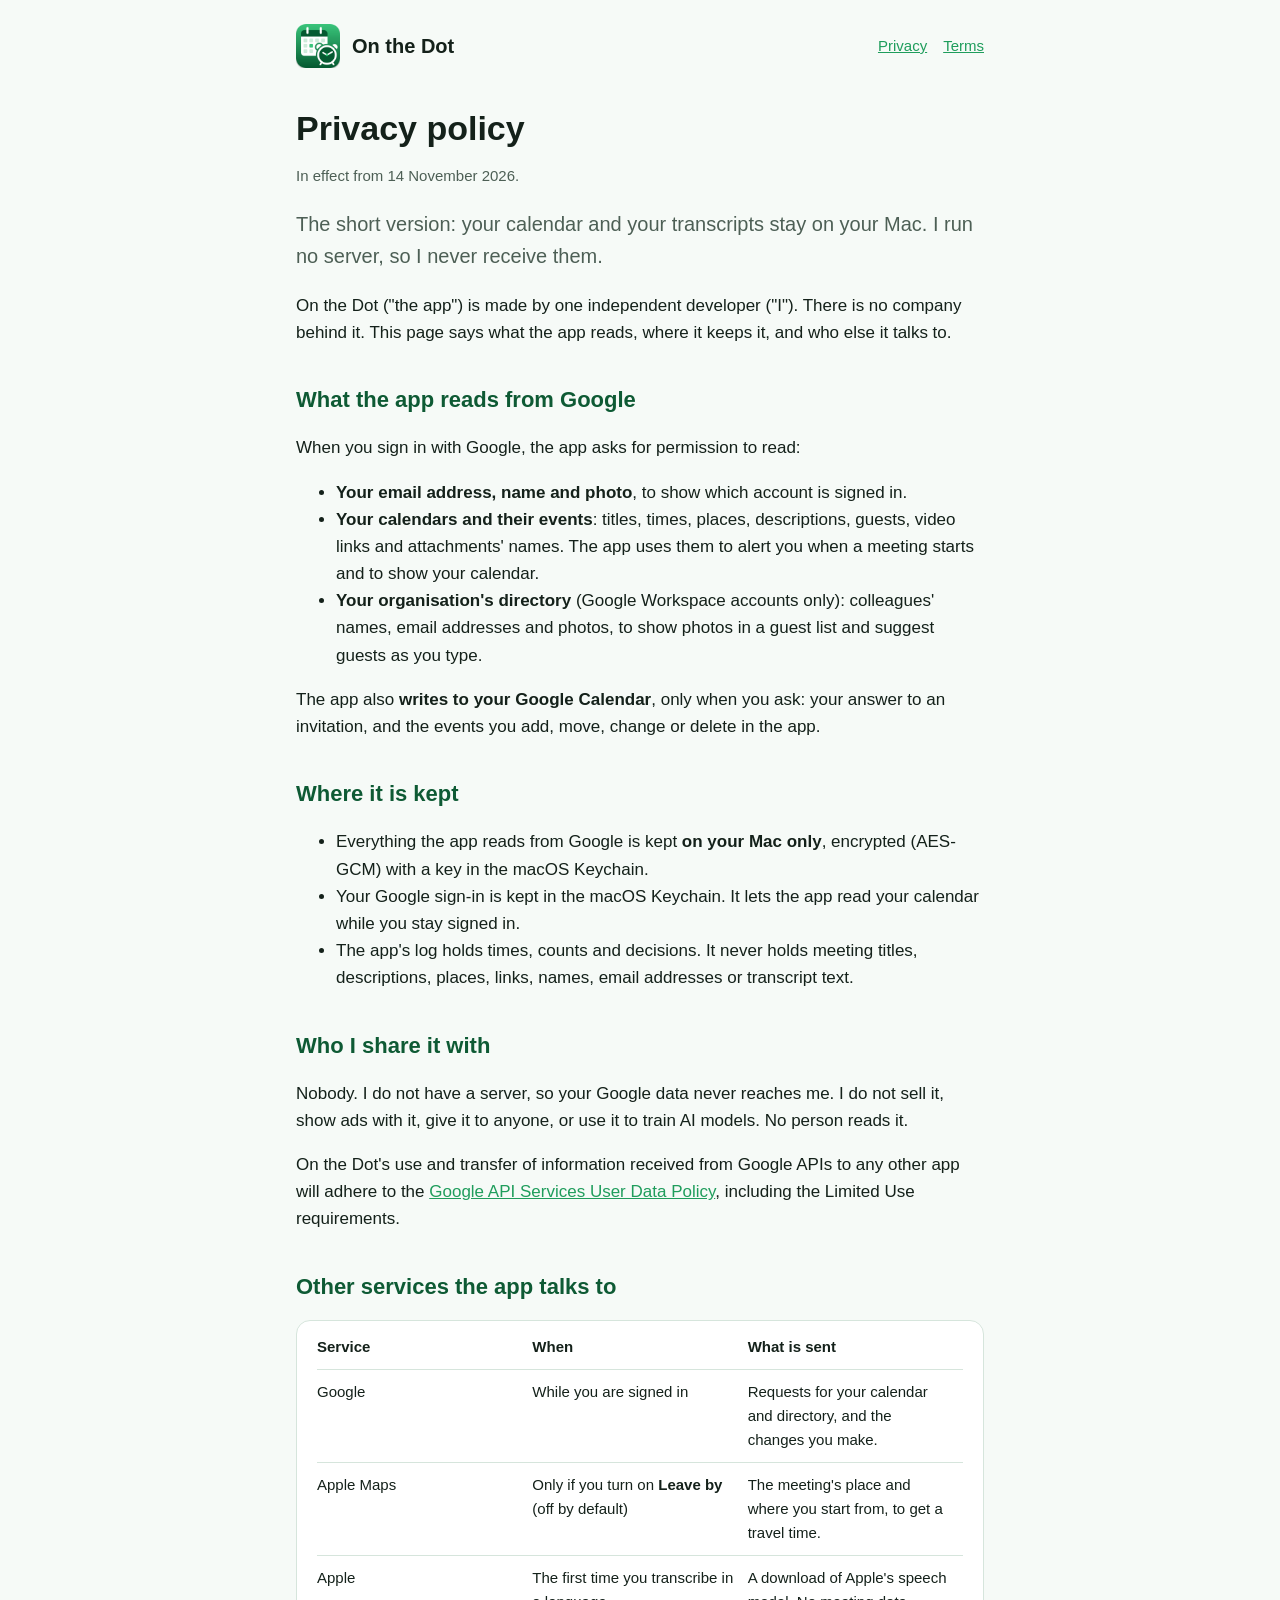
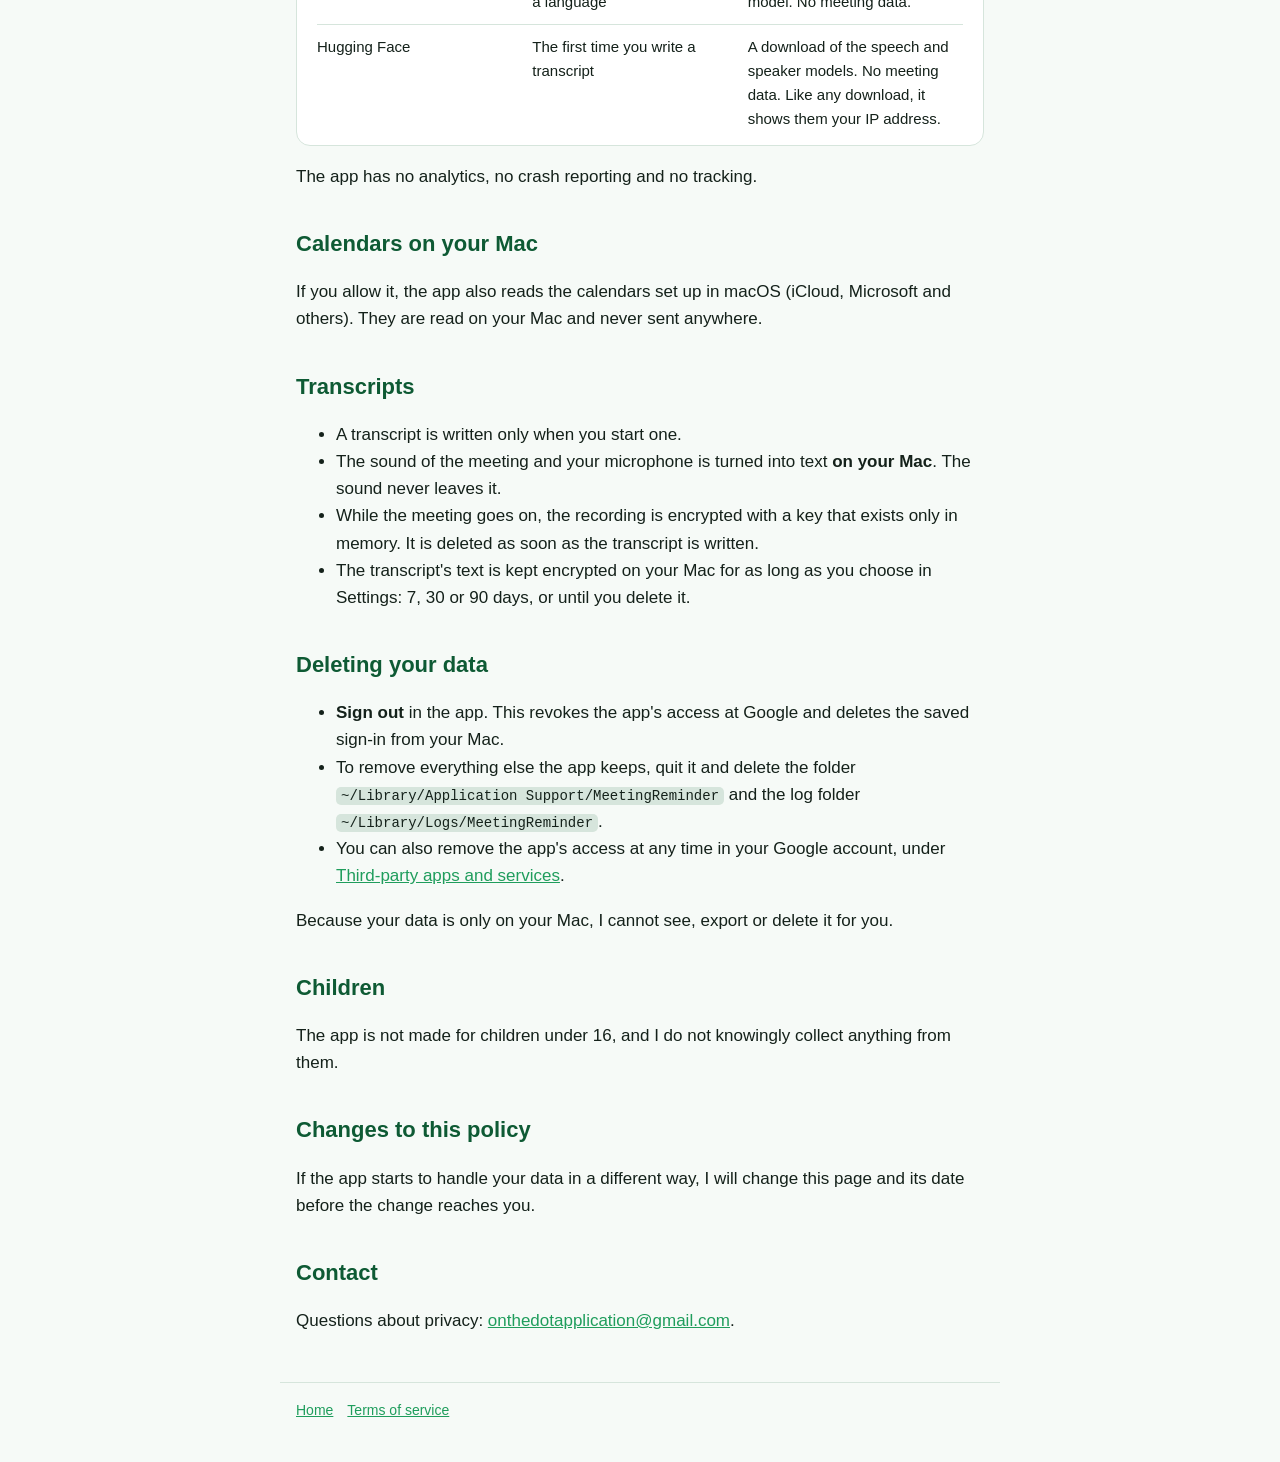
==== privacy.html @ 3e223c5f "Add files via upload" ====
<!doctype html>
<html lang="en">
<head>
  <meta charset="utf-8">
  <meta name="viewport" content="width=device-width, initial-scale=1">
  <title>Privacy policy: On the Dot</title>
  <link rel="icon" href="icon.png">
  <link rel="stylesheet" href="style.css">
</head>
<body>
<header>
  <img src="icon.png" alt="">
  <a class="name" href="index.html">On the Dot</a>
  <nav><a href="privacy.html">Privacy</a><a href="terms.html">Terms</a></nav>
</header>

<main>
  <h1>Privacy policy</h1>
  <p class="soft">In effect from 14 November 2026.</p>
  <p class="lead">The short version: your calendar and your transcripts stay on your Mac. I run no server, so I never receive them.</p>
  <p>On the Dot ("the app") is made by one independent developer ("I"). There is no company behind it. This page says
    what the app reads, where it keeps it, and who else it talks to.</p>

  <h2>What the app reads from Google</h2>
  <p>When you sign in with Google, the app asks for permission to read:</p>
  <ul>
    <li><strong>Your email address, name and photo</strong>, to show which account is signed in.</li>
    <li><strong>Your calendars and their events</strong>: titles, times, places, descriptions, guests, video links
      and attachments' names. The app uses them to alert you when a meeting starts and to show your calendar.</li>
    <li><strong>Your organisation's directory</strong> (Google Workspace accounts only): colleagues' names, email
      addresses and photos, to show photos in a guest list and suggest guests as you type.</li>
  </ul>
  <p>The app also <strong>writes to your Google Calendar</strong>, only when you ask: your answer to an invitation,
    and the events you add, move, change or delete in the app.</p>

  <h2>Where it is kept</h2>
  <ul>
    <li>Everything the app reads from Google is kept <strong>on your Mac only</strong>, encrypted (AES-GCM) with a
      key in the macOS Keychain.</li>
    <li>Your Google sign-in is kept in the macOS Keychain. It lets the app read your calendar while you stay signed
      in.</li>
    <li>The app's log holds times, counts and decisions. It never holds meeting titles, descriptions, places,
      links, names, email addresses or transcript text.</li>
  </ul>

  <h2>Who I share it with</h2>
  <p>Nobody. I do not have a server, so your Google data never reaches me. I do not sell it, show ads with it,
    give it to anyone, or use it to train AI models. No person reads it.</p>
  <p>On the Dot's use and transfer of information received from Google APIs to any other app will adhere to the
    <a href="https://developers.google.com/terms/api-services-user-data-policy">Google API Services User Data
    Policy</a>, including the Limited Use requirements.</p>

  <h2>Other services the app talks to</h2>
  <div class="card scroll">
    <table>
      <tr><th>Service</th><th>When</th><th>What is sent</th></tr>
      <tr><td>Google</td><td>While you are signed in</td>
        <td>Requests for your calendar and directory, and the changes you make.</td></tr>
      <tr><td>Apple Maps</td><td>Only if you turn on <strong>Leave by</strong> (off by default)</td>
        <td>The meeting's place and where you start from, to get a travel time.</td></tr>
      <tr><td>Apple</td><td>The first time you transcribe in a language</td>
        <td>A download of Apple's speech model. No meeting data.</td></tr>
      <tr><td>Hugging Face</td><td>The first time you write a transcript</td>
        <td>A download of the speech and speaker models. No meeting data. Like any download, it shows them your
          IP address.</td></tr>
    </table>
  </div>
  <p>The app has no analytics, no crash reporting and no tracking.</p>

  <h2>Calendars on your Mac</h2>
  <p>If you allow it, the app also reads the calendars set up in macOS (iCloud, Microsoft and others). They are
    read on your Mac and never sent anywhere.</p>

  <h2>Transcripts</h2>
  <ul>
    <li>A transcript is written only when you start one.</li>
    <li>The sound of the meeting and your microphone is turned into text <strong>on your Mac</strong>. The sound
      never leaves it.</li>
    <li>While the meeting goes on, the recording is encrypted with a key that exists only in memory. It is deleted
      as soon as the transcript is written.</li>
    <li>The transcript's text is kept encrypted on your Mac for as long as you choose in Settings: 7, 30 or 90
      days, or until you delete it.</li>
  </ul>

  <h2>Deleting your data</h2>
  <ul>
    <li><strong>Sign out</strong> in the app. This revokes the app's access at Google and deletes the saved sign-in
      from your Mac.</li>
    <li>To remove everything else the app keeps, quit it and delete the folder
      <code>~/Library/Application Support/MeetingReminder</code> and the log folder
      <code>~/Library/Logs/MeetingReminder</code>.</li>
    <li>You can also remove the app's access at any time in your Google account, under
      <a href="https://myaccount.google.com/permissions">Third-party apps and services</a>.</li>
  </ul>
  <p>Because your data is only on your Mac, I cannot see, export or delete it for you.</p>

  <h2>Children</h2>
  <p>The app is not made for children under 16, and I do not knowingly collect anything from them.</p>

  <h2>Changes to this policy</h2>
  <p>If the app starts to handle your data in a different way, I will change this page and its date before the
    change reaches you.</p>

  <h2>Contact</h2>
  <p>Questions about privacy: <a href="mailto:onthedotapplication@gmail.com">onthedotapplication@gmail.com</a>.</p>
</main>

<footer>
  <a href="index.html">Home</a><a href="terms.html">Terms of service</a>
</footer>
</body>
</html>
---- style.css ----
/* One style for the three pages. The greens are the app icon's. */
:root {
  --page: #f6faf7;
  --card: #ffffff;
  --text: #14211a;
  --soft: #4d5f55;
  --line: #d6e5dc;
  --green: #0e5a34;
  --accent: #1f9d5c;
}
@media (prefers-color-scheme: dark) {
  :root {
    --page: #0c1611;
    --card: #14211a;
    --text: #e8f3ec;
    --soft: #a3b8ab;
    --line: #26392e;
    --green: #3cc47a;
    --accent: #3cc47a;
  }
}
* { box-sizing: border-box; }
body {
  margin: 0;
  background: var(--page);
  color: var(--text);
  font: 17px/1.6 -apple-system, BlinkMacSystemFont, "Segoe UI", Helvetica, Arial, sans-serif;
}
main, header, footer { max-width: 720px; margin: 0 auto; padding: 0 16px; }
header { display: flex; align-items: center; gap: 12px; padding-top: 24px; padding-bottom: 8px; }
header img { width: 44px; height: 44px; }
header a.name { font-weight: 700; font-size: 20px; color: var(--text); text-decoration: none; }
header nav { margin-left: auto; display: flex; gap: 16px; font-size: 15px; }
a { color: var(--accent); }
h1 { font-size: 34px; line-height: 1.2; margin: 32px 0 12px; }
h2 { font-size: 22px; margin: 36px 0 8px; color: var(--green); }
p, li { color: var(--text); }
.lead { font-size: 20px; color: var(--soft); }
.soft { color: var(--soft); font-size: 15px; }
.hero { text-align: center; padding: 24px 0 8px; }
.hero img { width: 128px; height: 128px; }
.card { background: var(--card); border: 1px solid var(--line); border-radius: 14px; padding: 4px 20px; margin: 16px 0; }
.scroll { overflow-x: auto; }
table { border-collapse: collapse; width: 100%; font-size: 15px; table-layout: fixed; overflow-wrap: anywhere; }
th, td { text-align: left; vertical-align: top; padding: 10px 12px 10px 0; border-bottom: 1px solid var(--line); }
tr:last-child td { border-bottom: 0; }
code { font-size: 14px; background: var(--line); padding: 1px 5px; border-radius: 5px; }
footer { margin-top: 48px; padding-top: 16px; padding-bottom: 40px; border-top: 1px solid var(--line); font-size: 14px; color: var(--soft); }
footer a { margin-right: 14px; }
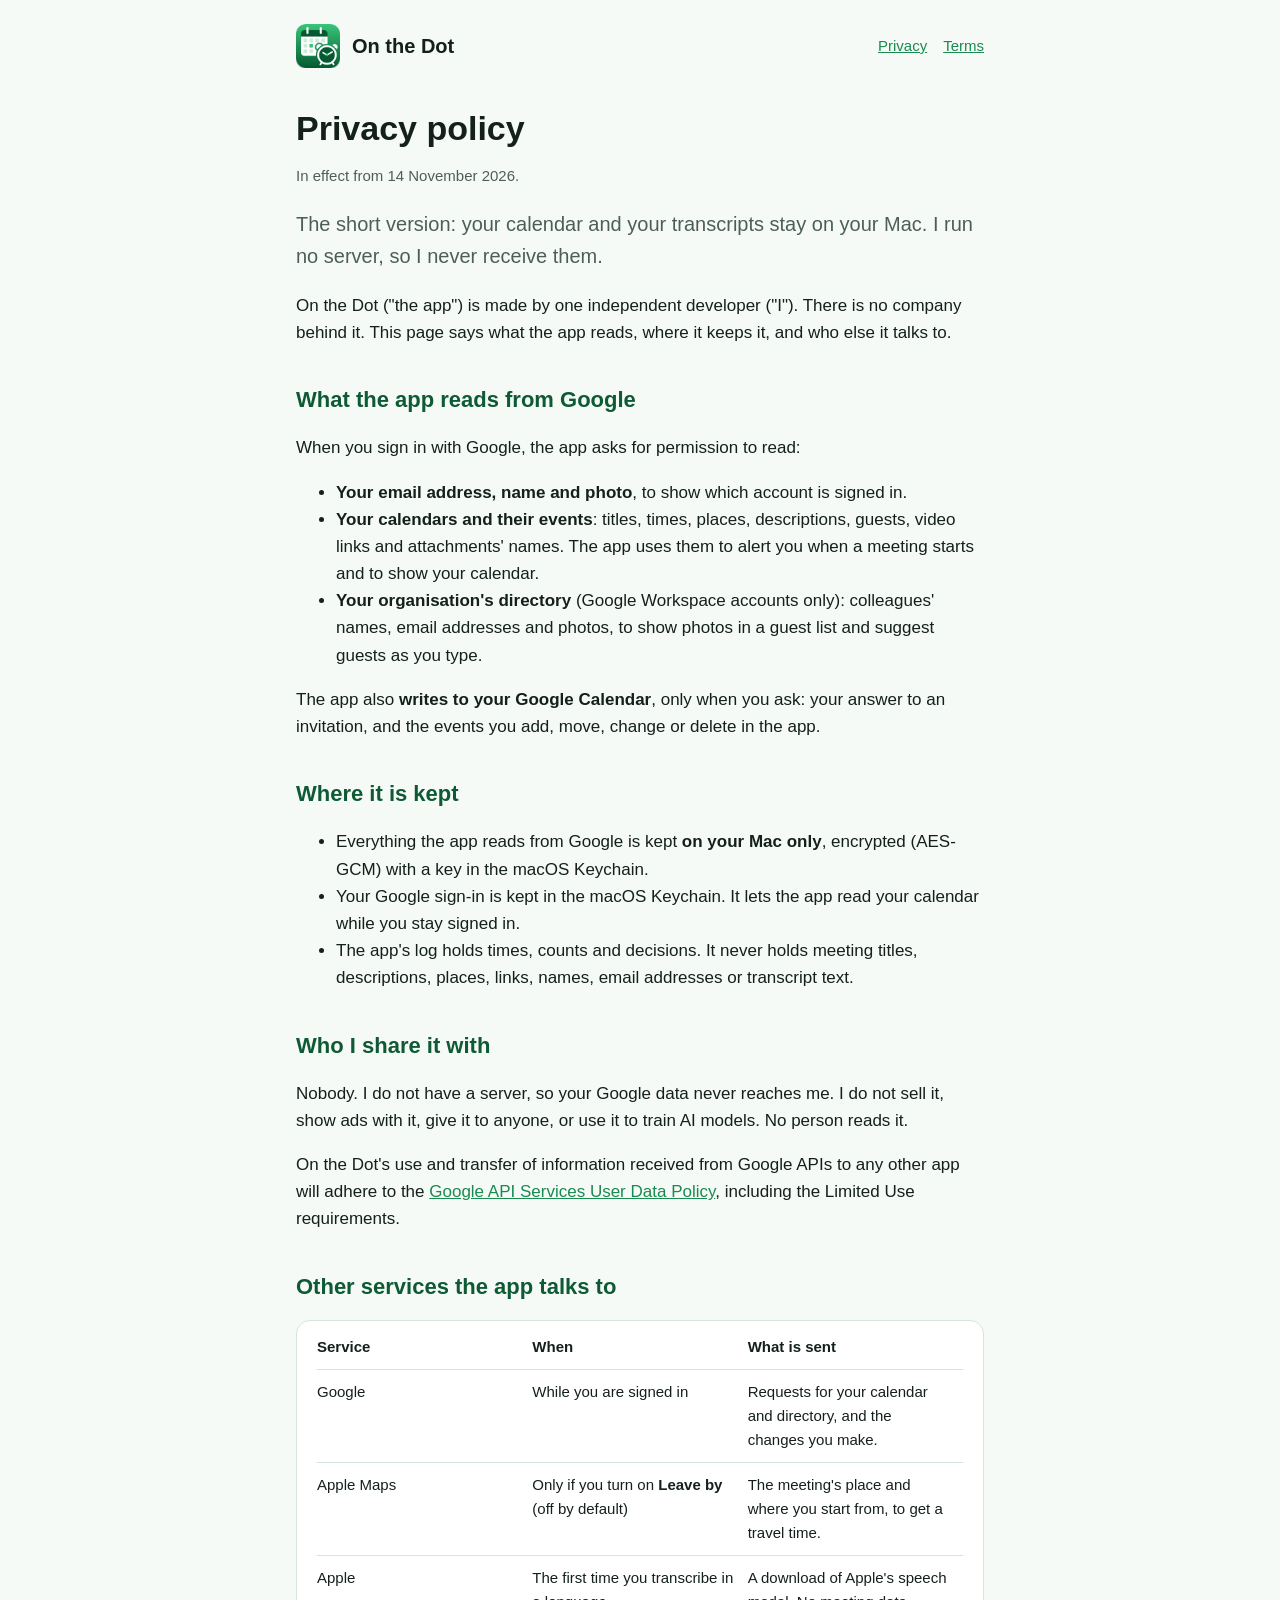
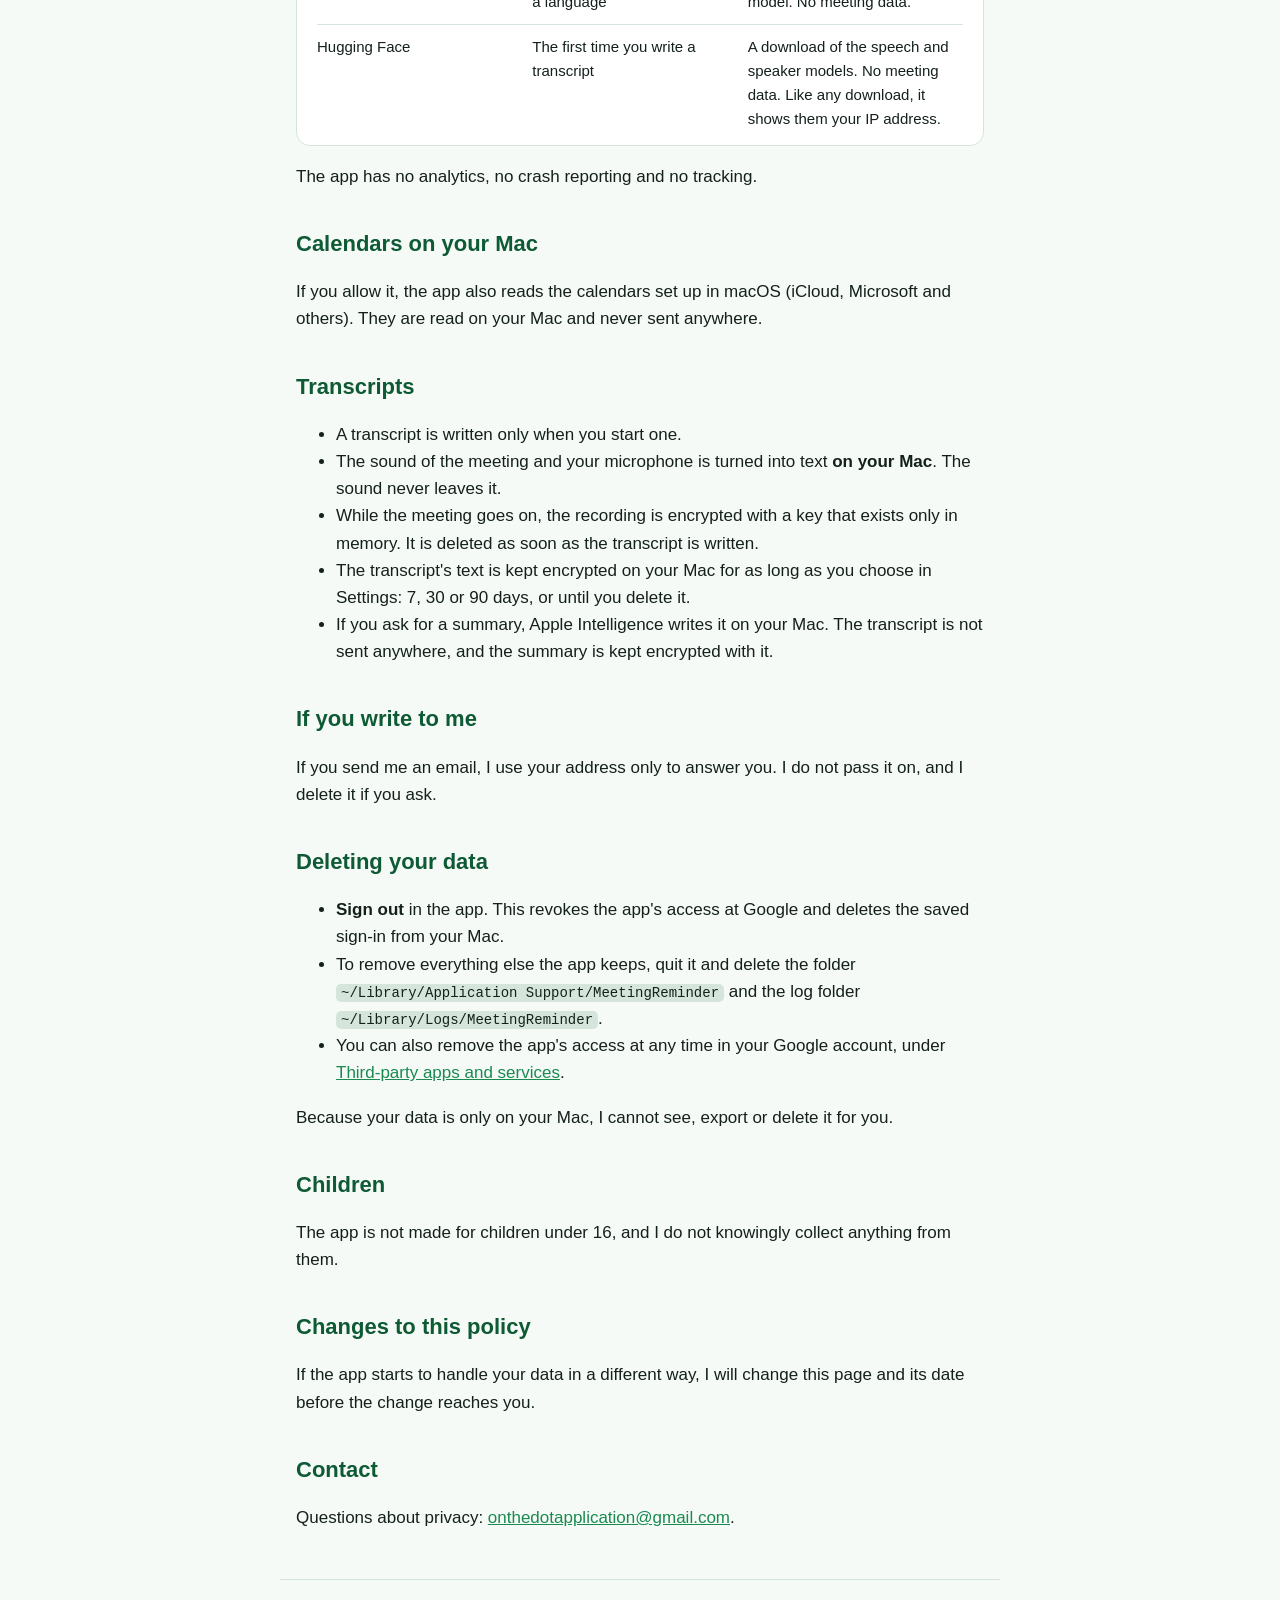
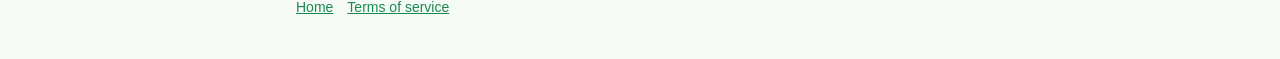
==== commit 0cc721f3: "Add files via upload" ====
--- a/privacy.html
+++ b/privacy.html
@@ -80,7 +80,13 @@
       as soon as the transcript is written.</li>
     <li>The transcript's text is kept encrypted on your Mac for as long as you choose in Settings: 7, 30 or 90
       days, or until you delete it.</li>
+    <li>If you ask for a summary, Apple Intelligence writes it on your Mac. The transcript is not sent anywhere,
+      and the summary is kept encrypted with it.</li>
   </ul>
+
+  <h2>If you write to me</h2>
+  <p>If you send me an email, I use your address only to answer you. I do
+    not pass it on, and I delete it if you ask.</p>
 
   <h2>Deleting your data</h2>
   <ul>
--- a/style.css
+++ b/style.css
@@ -1,4 +1,4 @@
-/* One style for the three pages. The greens are the app icon's. */
+/* One style for the three pages. The greens are the app icon's and the alert's. */
 :root {
   --page: #f6faf7;
   --card: #ffffff;
@@ -6,7 +6,10 @@
   --soft: #4d5f55;
   --line: #d6e5dc;
   --green: #0e5a34;
-  --accent: #1f9d5c;
+  --accent: #1a8a50;
+  --join: #3ddc84;
+  --deep: #0c2a1c;
+  --shadow: 0 24px 60px -24px rgba(12, 42, 28, 0.45);
 }
 @media (prefers-color-scheme: dark) {
   :root {
@@ -17,28 +20,30 @@
     --line: #26392e;
     --green: #3cc47a;
     --accent: #3cc47a;
+    --shadow: 0 24px 60px -24px rgba(0, 0, 0, 0.8);
   }
 }
 * { box-sizing: border-box; }
+html { scroll-behavior: smooth; }
 body {
   margin: 0;
   background: var(--page);
   color: var(--text);
   font: 17px/1.6 -apple-system, BlinkMacSystemFont, "Segoe UI", Helvetica, Arial, sans-serif;
 }
+img { max-width: 100%; height: auto; display: block; }
+a { color: var(--accent); }
+
+/* The policy and terms pages: one narrow column to read. */
 main, header, footer { max-width: 720px; margin: 0 auto; padding: 0 16px; }
 header { display: flex; align-items: center; gap: 12px; padding-top: 24px; padding-bottom: 8px; }
 header img { width: 44px; height: 44px; }
-header a.name { font-weight: 700; font-size: 20px; color: var(--text); text-decoration: none; }
-header nav { margin-left: auto; display: flex; gap: 16px; font-size: 15px; }
-a { color: var(--accent); }
+header a.name { font-weight: 700; font-size: 20px; color: var(--text); text-decoration: none; white-space: nowrap; }
+header nav { margin-left: auto; display: flex; flex-wrap: wrap; justify-content: flex-end; gap: 4px 16px; font-size: 15px; }
 h1 { font-size: 34px; line-height: 1.2; margin: 32px 0 12px; }
 h2 { font-size: 22px; margin: 36px 0 8px; color: var(--green); }
-p, li { color: var(--text); }
 .lead { font-size: 20px; color: var(--soft); }
 .soft { color: var(--soft); font-size: 15px; }
-.hero { text-align: center; padding: 24px 0 8px; }
-.hero img { width: 128px; height: 128px; }
 .card { background: var(--card); border: 1px solid var(--line); border-radius: 14px; padding: 4px 20px; margin: 16px 0; }
 .scroll { overflow-x: auto; }
 table { border-collapse: collapse; width: 100%; font-size: 15px; table-layout: fixed; overflow-wrap: anywhere; }
@@ -47,3 +52,69 @@
 code { font-size: 14px; background: var(--line); padding: 1px 5px; border-radius: 5px; }
 footer { margin-top: 48px; padding-top: 16px; padding-bottom: 40px; border-top: 1px solid var(--line); font-size: 14px; color: var(--soft); }
 footer a { margin-right: 14px; }
+
+/* The home page: wider, with pictures of the app. */
+.home header, .home footer, .wrap { max-width: 1072px; }
+.home main { max-width: none; padding: 0; }
+.wrap { margin: 0 auto; padding: 0 16px; }
+.text { max-width: 660px; margin: 0 auto; text-align: center; }
+.text ul { text-align: left; display: inline-block; margin: 8px 0 0; padding-left: 22px; }
+.text li { margin: 4px 0; }
+
+.hero { padding: 40px 0 8px; }
+.hero h1 { font-size: clamp(38px, 6.4vw, 64px); line-height: 1.05; letter-spacing: -0.02em; margin: 0 0 16px; }
+.hero .lead { font-size: clamp(18px, 2.4vw, 22px); margin: 0 auto 24px; }
+.actions { display: flex; flex-wrap: wrap; gap: 12px; justify-content: center; }
+.button {
+  display: inline-block; padding: 13px 24px; border-radius: 999px; font-weight: 650; text-decoration: none;
+  background: var(--join); color: #06281a; border: 1px solid transparent;
+}
+.button:hover { filter: brightness(1.06); }
+.text ul.chips { list-style: none; display: flex; flex-wrap: wrap; gap: 8px; justify-content: center; padding: 0; margin: 22px 0 0; }
+.chips a { color: var(--text); text-decoration: none; font-weight: 600; }
+.chips li { font-size: 14px; color: var(--soft); border: 1px solid var(--line); border-radius: 999px; padding: 4px 12px; background: var(--card); }
+
+/* A picture of the app. "screen" is a whole display (the alert covers it); "window" is the app's own window. */
+figure { margin: 32px auto 0; }
+figcaption { text-align: center; font-size: 14px; color: var(--soft); margin-top: 10px; }
+.screen img { border-radius: 10px; }
+.screen { background: #050a07; padding: 10px; border-radius: 20px; box-shadow: var(--shadow); border: 1px solid #2a3a31; }
+.screen figcaption { color: #a3b8ab; margin: 8px 0 0; }
+.window img { border-radius: 14px; border: 1px solid var(--line); box-shadow: var(--shadow); }
+.narrow { max-width: 760px; }
+.trio { display: grid; grid-template-columns: repeat(3, 1fr); gap: 12px; margin-top: 16px; }
+.trio img { border-radius: 10px; border: 1px solid #2a3a31; }
+
+section.feature { padding: 72px 0 0; }
+.eyebrow { font-size: 13px; font-weight: 700; letter-spacing: 0.14em; text-transform: uppercase; color: var(--accent); margin: 0 0 6px; }
+.feature h2, .permissions h2, .band h2, .faq h2 {
+  font-size: clamp(26px, 4vw, 38px); line-height: 1.15; letter-spacing: -0.01em; margin: 0 0 12px; color: var(--text);
+}
+.feature p, .permissions p { color: var(--soft); margin: 0; }
+
+/* The promise about your data, on the alert's own dark green. */
+.band { margin-top: 88px; padding: 64px 0; background: linear-gradient(180deg, var(--deep), #145233); color: #e8f3ec; }
+.band h2 { color: #ffffff; text-align: center; }
+.band .lead { color: #b9d6c5; text-align: center; max-width: 660px; margin: 0 auto; }
+.points { display: grid; grid-template-columns: repeat(3, 1fr); gap: 16px; margin-top: 32px; }
+.points div { background: rgba(255, 255, 255, 0.08); border: 1px solid rgba(255, 255, 255, 0.14); border-radius: 16px; padding: 18px 20px; }
+.points h3 { margin: 0 0 6px; font-size: 18px; color: #ffffff; }
+.points p { margin: 0; font-size: 15px; color: #cfe3d7; }
+.band a { color: var(--join); }
+.band .more { text-align: center; margin: 28px 0 0; }
+
+.permissions { padding-top: 72px; }
+.permissions .card { max-width: 860px; margin: 24px auto 0; }
+.faq { padding-top: 72px; }
+.faq .list { max-width: 760px; margin: 20px auto 0; }
+.faq h2 { text-align: center; }
+details { border-bottom: 1px solid var(--line); padding: 14px 0; }
+summary { cursor: pointer; font-weight: 650; font-size: 18px; }
+details p { margin: 8px 0 0; color: var(--soft); }
+
+@media (max-width: 720px) {
+  header nav .jump { display: none; }
+  .points, .trio { grid-template-columns: 1fr; }
+  .screen { padding: 6px; border-radius: 14px; }
+  section.feature, .permissions, .faq { padding-top: 56px; }
+}
